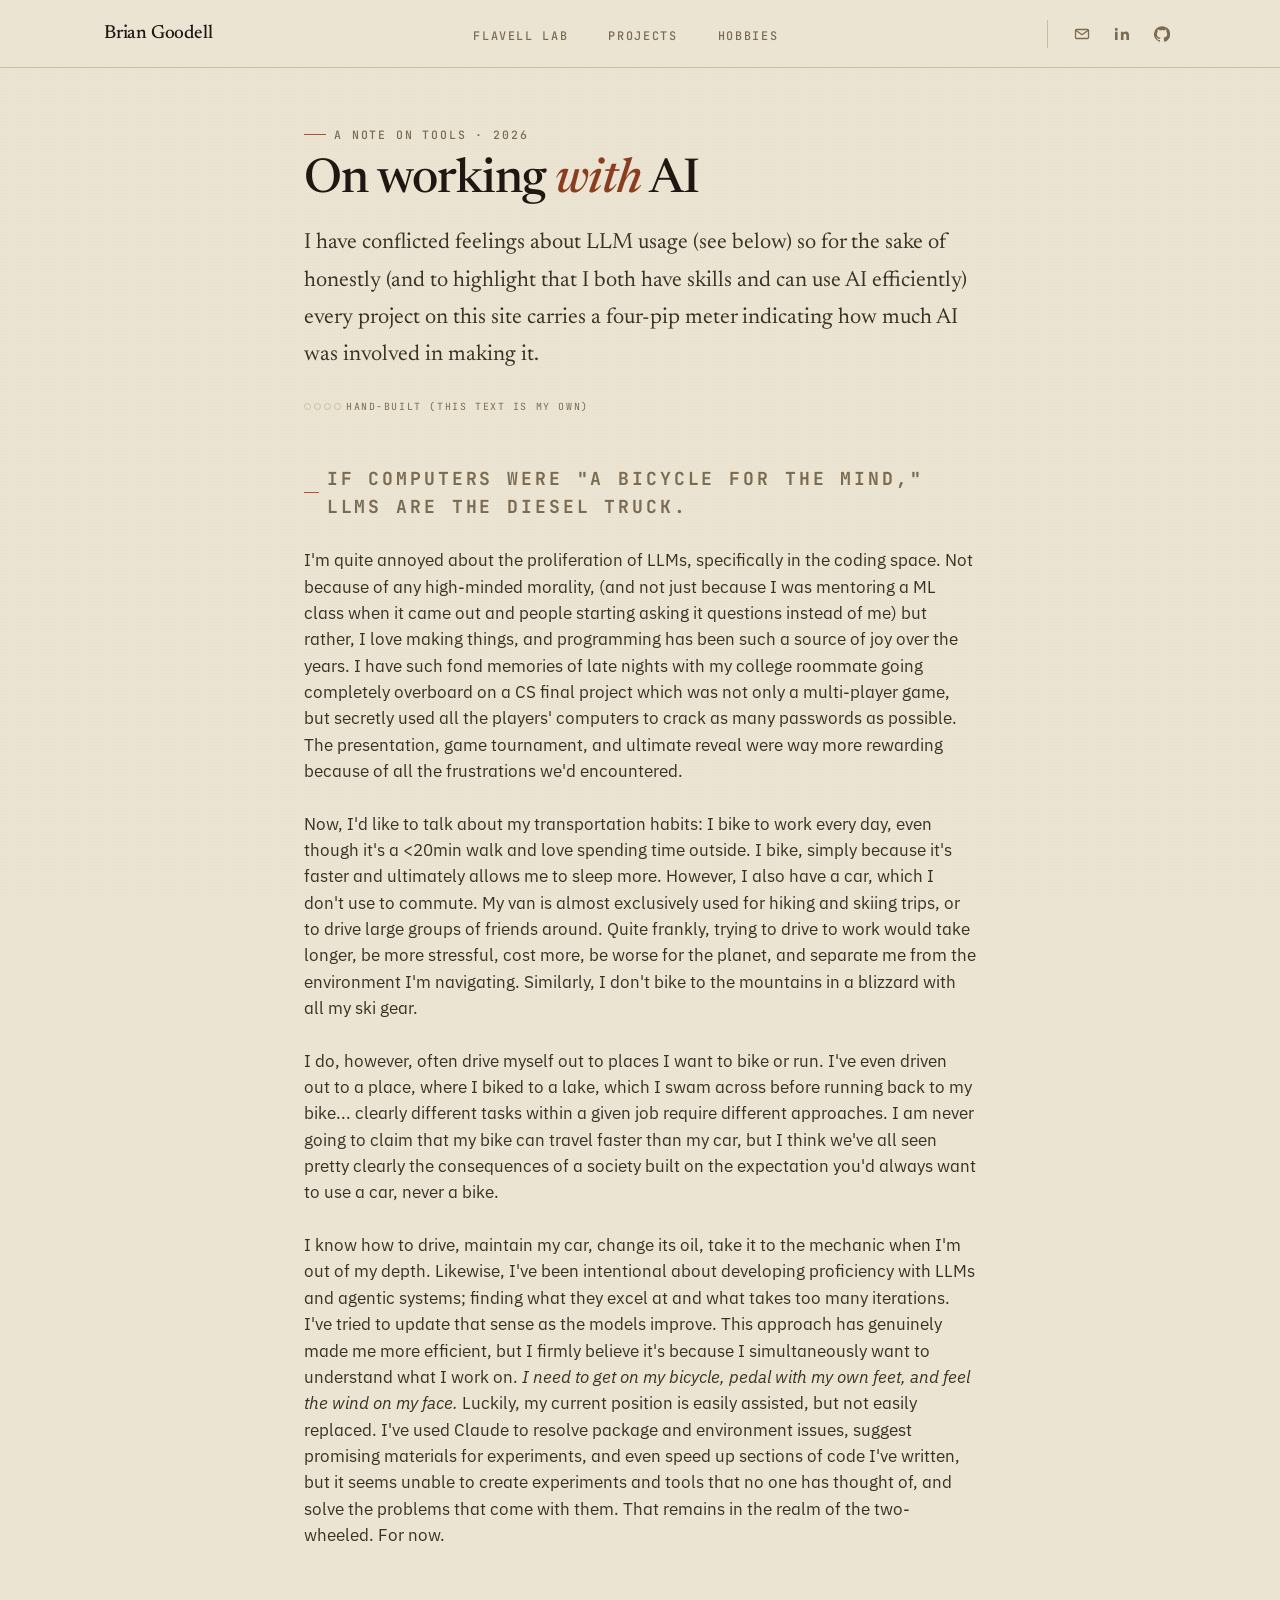
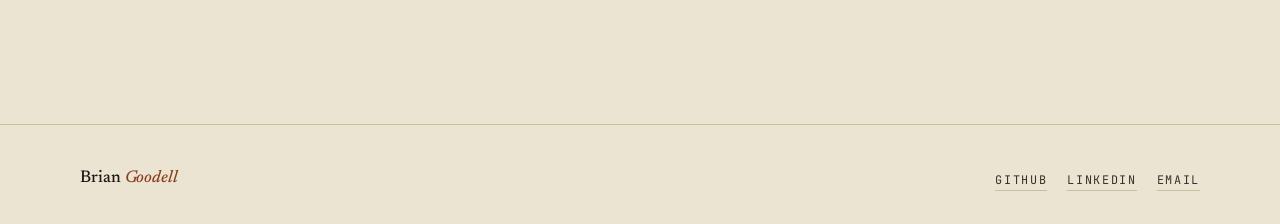
==== ai_philosophy.html @ 3abdfb5b "Initial Website Setup" ====
<!DOCTYPE html>
<html lang="en">
<head>
  <meta charset="UTF-8">
  <meta name="viewport" content="width=device-width, initial-scale=1.0">
  <title>AI Philosophy — Brian Goodell</title>
  <meta name="description" content="How Brian Goodell thinks about and uses AI in his research and personal projects.">
  <link rel="preconnect" href="https://fonts.googleapis.com">
  <link rel="preconnect" href="https://fonts.gstatic.com" crossorigin>
  <link href="https://fonts.googleapis.com/css2?family=Newsreader:ital,opsz,wght@0,6..72,400;0,6..72,500;0,6..72,600;1,6..72,400;1,6..72,500&family=IBM+Plex+Sans:wght@300;400;500;600&family=JetBrains+Mono:wght@400;500;600&display=swap" rel="stylesheet">
  <link rel="stylesheet" href="css/style.css">
</head>
<body data-page-id="ai">

  <nav class="site-nav" role="navigation" aria-label="Main navigation">
    <div class="site-nav__inner">
      <a href="index.html" class="site-nav__brand"><span>Brian Goodell</span></a>
      <ul class="site-nav__links" role="list">
        <li><a href="flavell-lab.html" class="nav__link">Flavell Lab</a></li>
        <li><a href="projects.html"    class="nav__link">Projects</a></li>
        <li><a href="hobbies.html"     class="nav__link">Hobbies</a></li>
      </ul>
        <div class="site-nav__socials" role="list">
          <a href="mailto:briandalegoodell@gmail.com" class="social-icon" aria-label="Email" data-track-click="true" role="listitem">
            <svg viewBox="0 0 16 16" fill="none" stroke="currentColor" stroke-width="1.3" stroke-linejoin="round" aria-hidden="true">
              <rect x="1.5" y="3.5" width="13" height="9" rx="1"/>
              <path d="M2 4.5l6 4.2 6-4.2" stroke-linecap="round"/>
            </svg>
          </a>
          <a href="https://www.linkedin.com/in/briandalegoodell" target="_blank" rel="noopener" class="social-icon" aria-label="LinkedIn" data-track-click="true" role="listitem">
            <svg viewBox="0 0 16 16" fill="currentColor" aria-hidden="true">
              <path d="M3.6 5.7H1V14h2.6V5.7Zm.2-2.4a1.5 1.5 0 1 1-3 0 1.5 1.5 0 0 1 3 0ZM15 14h-2.6V9.9c0-1-.02-2.2-1.35-2.2-1.35 0-1.55 1.05-1.55 2.13V14H6.9V5.7h2.5v1.13h.04c.35-.66 1.2-1.35 2.46-1.35 2.63 0 3.12 1.73 3.12 3.97V14Z"/>
            </svg>
          </a>
          <a href="https://github.com/briangoodell" target="_blank" rel="noopener" class="social-icon" aria-label="GitHub" data-track-click="true" role="listitem">
            <svg viewBox="0 0 16 16" fill="currentColor" aria-hidden="true">
              <path d="M8 .2A8 8 0 0 0 5.47 15.79c.4.07.55-.17.55-.38v-1.33c-2.23.48-2.7-1.07-2.7-1.07-.36-.92-.89-1.16-.89-1.16-.72-.5.05-.49.05-.49.8.06 1.23.83 1.23.83.72 1.22 1.87.87 2.33.67.07-.52.28-.87.51-1.07-1.78-.2-3.65-.89-3.65-3.95 0-.87.31-1.59.83-2.15-.08-.2-.36-1.02.08-2.13 0 0 .67-.22 2.2.82a7.65 7.65 0 0 1 4 0c1.53-1.04 2.2-.82 2.2-.82.44 1.11.16 1.93.08 2.13.52.56.83 1.28.83 2.15 0 3.07-1.87 3.75-3.65 3.94.29.25.54.74.54 1.49v2.21c0 .22.15.46.55.38A8 8 0 0 0 8 .2Z"/>
            </svg>
          </a>
        </div>
      </div>
    </nav>

  <main>

    <header class="page-header content-section">
      <div class="kicker">A note on tools &middot; 2026</div>
      <h1 class="page-title">On working <em>with</em> AI</h1>
      <p class="page-intro">
        I have conflicted feelings about LLM usage (see below) so for the sake of honestly (and to highlight 
        that I both have skills and can use AI efficiently) every project on this site carries a four-pip 
        meter indicating how much AI was involved in making it.
      </p>
    </header>
    
    <section class="ai-page">
      <button type="button" class="ai-meter " data-ai-level="0" aria-label="AI involvement: Hand-built. Click for details." aria-haspopup="dialog" aria-expanded="false">
        <span class="ai-meter__pips" aria-hidden="true"><i class=""></i><i class=""></i><i class=""></i><i class=""></i></span>
        <span class="ai-meter__label" style="display: block;">Hand-built (This Text Is My Own)</span>
        <span class="ai-meter__pop" role="dialog" aria-label="AI involvement scale">
          <span class="ai-meter__pop-title">AI Involvement</span>
          <span class="ai-meter__scale">
        <div class="ai-meter__level" data-current="true">
          <span class="ai-meter__level-pips" aria-hidden="true"><i class=""></i><i class=""></i><i class=""></i><i class=""></i></span>
          <span class="ai-meter__level-body">
            <span class="ai-meter__level-name">Hand-built</span>
            <span class="ai-meter__level-desc">No AI assistance.</span>
          </span>
        </div>
        <div class="ai-meter__level" data-current="false">
          <span class="ai-meter__level-pips" aria-hidden="true"><i class="on"></i><i class=""></i><i class=""></i><i class=""></i></span>
          <span class="ai-meter__level-body">
            <span class="ai-meter__level-name">LLM Consulted</span>
            <span class="ai-meter__level-desc">Used AI for brainstorming, research, or rubber-ducking — not for output.</span>
          </span>
        </div>
        <div class="ai-meter__level" data-current="false">
          <span class="ai-meter__level-pips" aria-hidden="true"><i class="on"></i><i class="on"></i><i class=""></i><i class=""></i></span>
          <span class="ai-meter__level-body">
            <span class="ai-meter__level-name">LLM Assisted</span>
            <span class="ai-meter__level-desc">AI helped write or optimize portions, under close direction and review.</span>
          </span>
        </div>
        <div class="ai-meter__level" data-current="false">
          <span class="ai-meter__level-pips" aria-hidden="true"><i class="on"></i><i class="on"></i><i class="on"></i><i class="on"></i></span>
          <span class="ai-meter__level-body">
            <span class="ai-meter__level-name">LLM Authored</span>
            <span class="ai-meter__level-desc">Heavily or entirely AI-generated; I orchestrated and audited.</span>
          </span>
        </div>
      </button>

      <section class="content-section" style="padding-left: 0; padding-right: 0; max-width: none;">
        <div class="kicker" style="font-weight: bolder; font-size: large;">
            If computers were "a bicycle for the mind," LLMs are the diesel truck.
        </div>
        <br />
        <br />
        <p>
            I'm quite annoyed about the proliferation of LLMs, specifically in the coding space. Not because of any high-minded morality, (and not just because I was mentoring a ML class when it came out and people starting asking it questions instead of me) but rather, I love making things, and programming has been such a source of joy over the years. I have such fond memories of late nights with my college roommate going completely overboard on a CS final project which was not only a multi-player game, but secretly used all the players' computers to crack as many passwords as possible. The presentation, game tournament, and ultimate reveal were way more rewarding because of all the frustrations we'd encountered. 
        </p>
        <br />
        <p>
            Now, I'd like to talk about my transportation habits: I bike to work every day, even though it's a &lt;20min walk and love spending time outside. I bike, simply because it's faster and ultimately allows me to sleep more. However, I also have a car, which I don't use to commute. My van is almost exclusively used for hiking and skiing trips, or to drive large groups of friends around. Quite frankly, trying to drive to work would take longer, be more stressful, cost more, be worse for the planet, and separate me from the environment I'm navigating. Similarly, I don't bike to the mountains in a blizzard with all my ski gear.
        </p>
        <br />
        <p>
            I do, however, often drive myself out to places I want to bike or run. I've even driven out to a place, where I biked to a lake, which I swam across before running back to my bike... clearly different tasks within a given job require different approaches. I am never going to claim that my bike can travel faster than my car, but I think we've all seen pretty clearly the consequences of a society built on the expectation you'd always want to use a car, never a bike.
        </p>
        <br />
        <p>
            I know how to drive, maintain my car, change its oil, take it to the mechanic when I'm out of my depth. Likewise, I've been intentional about developing proficiency with LLMs and agentic systems; finding what they excel at and what takes too many iterations. I've tried to update that sense as the models improve. This approach has genuinely made me more efficient, but I firmly believe it's because I simultaneously want to understand what I work on. <i>I need to get on my bicycle, pedal with my own feet, and feel the wind on my face.</i> Luckily, my current position is easily assisted, but not easily replaced. I've used Claude to resolve package and environment issues, suggest promising materials for experiments, and even speed up sections of code I've written, but it seems unable to create experiments and tools that no one has thought of, and solve the problems that come with them. That remains in the realm of the two-wheeled. For now.
        </p>
        <!-- <p class="home-bio__para" style="margin-top: var(--space-4);">
          I label these because the honest answer to &ldquo;did you use AI for this?&rdquo; is rarely
          binary, and pretending otherwise erodes trust faster than the tool itself does.
          A model can be a powerful research assistant without writing the paper; it can write
          a function without understanding the system. Naming where it sat on a given project
          keeps me honest about which skills I'm actually exercising.
        </p>
        <p class="home-bio__para">
          [More to come &mdash; thoughts on review, attribution, and where I think the line
          lives for research work specifically.]
        </p> -->
      </section>
    </section>

  </main>

  <footer class="site-footer">
    <div class="site-footer__inner">
      <p class="site-footer__meta">
        <span class="site-footer__brand">Brian <em>Goodell</em></span>
      </p>
      <ul class="site-footer__links" role="list">
        <li><a href="https://github.com/briangoodell" class="footer-link" target="_blank" rel="noopener" data-track-click="true">GitHub</a></li>
        <li><a href="https://www.linkedin.com/in/briandalegoodell" class="footer-link" target="_blank" rel="noopener" data-track-click="true">LinkedIn</a></li>
        <li><a href="mailto:briandalegoodell@gmail.com" class="footer-link" data-track-click="true">Email</a></li>
      </ul>
    </div>
  </footer>

  <script src="js/api.js"></script>
</body>
</html>
---- css/style.css ----
/* ============================================================
   PERSONAL SITE — BRIAN GOODELL
   Editorial / research-notebook aesthetic. Warm paper, deep
   ink, terracotta clay, olive moss. Newsreader serif + IBM
   Plex Sans + JetBrains Mono for monospaced editorial labels.
   ============================================================ */

:root {
  /* Palette ------------------------------------------------- */
  --paper:        #ECE4D2;
  --paper-2:      #E4DABF;
  --paper-3:      #F4EEDE;
  --surface:      #F1E9D6;
  --rule:         #CBBE9F;
  --rule-soft:    #D9CFB4;

  --ink:          #1F1812;
  --ink-2:        #3A3026;
  --ink-mute:     #7A6B53;
  --ink-faint:    #9B8E72;

  --clay:         #B0532C;   /* terracotta */
  --clay-deep:    #8A3E1F;
  --clay-soft:    #D38861;

  --moss:         #5E6B3C;   /* olive secondary */
  --moss-soft:    #8A9764;

  --paper-on-ink: #F1E7D2;

  /* Placeholder duotone fills */
  --ph-clay:    #B0532C;
  --ph-moss:    #5E6B3C;
  --ph-umber:   #7A4E2C;
  --ph-sand:    #BFA476;

  /* Legacy aliases (used by inline style attrs in HTML) */
  --ph-brown:   var(--ph-umber);
  --ph-sage:    var(--ph-moss);
  --ph-terra:   var(--ph-clay);
  --color-accent: var(--clay);
  --color-accent-hover: var(--clay-deep);
  --color-accent-light: var(--clay-soft);
  --color-border: var(--rule);
  --color-bg-alt: var(--paper-2);
  --color-surface: var(--surface);
  --color-text-body: var(--ink-2);
  --color-text-muted: var(--ink-mute);
  --color-text-primary: var(--ink);
  --color-secondary: var(--moss);
  --color-secondary-lt: var(--moss-soft);

  /* Typography ---------------------------------------------- */
  --font-serif: 'Newsreader', 'Source Serif 4', Georgia, serif;
  --font-sans:  'IBM Plex Sans', system-ui, -apple-system, 'Helvetica Neue', sans-serif;
  --font-mono:  'JetBrains Mono', 'IBM Plex Mono', ui-monospace, Menlo, monospace;
  --font-heading: var(--font-serif);
  --font-body:    var(--font-sans);

  --text-xs:   0.75rem;
  --text-sm:   0.875rem;
  --text-base: 1.0625rem;
  --text-lg:   1.1875rem;
  --text-xl:   1.375rem;
  --text-2xl:  1.75rem;
  --text-3xl:  2.25rem;
  --text-4xl:  3rem;
  --text-5xl:  4rem;

  --leading-tight:  1.12;
  --leading-snug:   1.3;
  --leading-normal: 1.55;
  --leading-loose:  1.7;

  /* Spacing ------------------------------------------------- */
  --space-1:  0.25rem;
  --space-2:  0.5rem;
  --space-3:  0.75rem;
  --space-4:  1rem;
  --space-5:  1.25rem;
  --space-6:  1.5rem;
  --space-8:  2rem;
  --space-10: 2.5rem;
  --space-12: 3rem;
  --space-16: 4rem;
  --space-20: 5rem;
  --space-24: 6rem;
  --space-32: 8rem;

  /* Layout -------------------------------------------------- */
  --max-content: 720px;
  --max-wide:    1120px;
  --nav-height:  68px;

  /* Effects ------------------------------------------------- */
  --radius-sm: 2px;
  --radius-md: 4px;
  --radius-lg: 8px;
  --transition-fast: 140ms ease;
  --transition-base: 240ms cubic-bezier(.2,.6,.2,1);
}

/* ============================================================
   RESET & BASE
   ============================================================ */
*, *::before, *::after { box-sizing: border-box; margin: 0; padding: 0; }

html {
  scroll-behavior: smooth;
  -webkit-font-smoothing: antialiased;
  -moz-osx-font-smoothing: grayscale;
  text-rendering: optimizeLegibility;
  overflow-x: clip;
}

body {
  background: var(--paper);
  color: var(--ink-2);
  font-family: var(--font-body);
  font-size: var(--text-base);
  line-height: var(--leading-normal);
  min-height: 100vh;
  display: flex;
  flex-direction: column;
  font-feature-settings: "ss01", "cv01";
}

/* Soft paper grain — barely perceptible warm noise.
   Pure CSS, no external image. */
body::before {
  content: "";
  position: fixed;
  inset: 0;
  pointer-events: none;
  z-index: 0;
  background-image:
    radial-gradient(rgba(58, 45, 28, 0.045) 1px, transparent 1px);
  background-size: 3px 3px;
  mix-blend-mode: multiply;
  opacity: 0.55;
}

main { flex: 1; position: relative; z-index: 1; }

img { max-width: 100%; height: auto; display: block; }
ul, ol { list-style: none; }

a {
  color: var(--clay-deep);
  text-decoration: none;
  text-underline-offset: 0.18em;
  text-decoration-thickness: 1px;
  transition: color var(--transition-fast);
}

a:hover { color: var(--clay); text-decoration: underline; }

a:focus-visible {
  outline: 2px solid var(--clay);
  outline-offset: 3px;
  border-radius: 1px;
}

::selection { background: var(--clay-soft); color: var(--ink); }

/* ============================================================
   TYPOGRAPHY
   ============================================================ */
h1, h2, h3, h4 {
  font-family: var(--font-serif);
  color: var(--ink);
  line-height: var(--leading-tight);
  font-weight: 500;
  letter-spacing: -0.01em;
  text-wrap: balance;
  font-optical-sizing: auto;
}

em { font-style: italic; }
h1 em, h2 em, h3 em { font-style: italic; color: var(--clay-deep); }

/* Editorial monospace kicker: tiny uppercase mono label.
   Use above headings for an "00.0 Section" feel. */
.kicker {
  display: inline-flex;
  align-items: center;
  gap: var(--space-2);
  font-family: var(--font-mono);
  font-size: 0.72rem;
  font-weight: 500;
  letter-spacing: 0.16em;
  text-transform: uppercase;
  color: var(--ink-mute);
}

.kicker::before {
  content: "";
  display: inline-block;
  width: 22px;
  height: 1px;
  background: var(--clay);
}

.kicker--no-rule::before { display: none; }

.page-title {
  font-size: clamp(2.2rem, 4.6vw, var(--text-4xl));
  font-weight: 500;
  margin-top: var(--space-3);
  margin-bottom: var(--space-4);
  letter-spacing: -0.02em;
}

.page-subtitle {
  font-family: var(--font-mono);
  font-size: var(--text-xs);
  text-transform: uppercase;
  letter-spacing: 0.18em;
  color: var(--ink-mute);
  font-weight: 500;
  margin-bottom: var(--space-6);
}

.page-intro {
  font-family: var(--font-serif);
  font-size: var(--text-xl);
  line-height: var(--leading-loose);
  color: var(--ink-2);
  font-weight: 400;
  max-width: 60ch;
}

.section-heading {
  font-size: var(--text-2xl);
  font-weight: 500;
  margin-bottom: var(--space-6);
  letter-spacing: -0.015em;
}

/* ============================================================
   LAYOUT UTILITIES
   ============================================================ */
.content-section {
  max-width: var(--max-content);
  margin: 0 auto;
  padding: var(--space-12) var(--space-6);
}

.wide-section {
  max-width: var(--max-wide);
  margin: 0 auto;
  padding: var(--space-12) var(--space-6);
}

/* Soft horizontal rule used between sections */
.rule {
  border: 0;
  height: 1px;
  background: var(--rule);
  max-width: var(--max-content);
  margin: 0 auto;
}

.rule--wide { max-width: var(--max-wide); }

/* ============================================================
   PLACEHOLDER IMAGES
   Subtle striped duotone — feels like a scan / a sample,
   not just a flat color block.
   ============================================================ */
.ph-image {
  --ph-fill: var(--ph-umber);
  position: relative;
  width: 100%;
  padding-bottom: var(--ph-ratio, 66.67%);
  overflow: hidden;
  border-radius: var(--radius-sm);
  background:
    repeating-linear-gradient(
      135deg,
      rgba(255, 246, 224, 0.10) 0 6px,
      rgba(0, 0, 0, 0.06) 6px 12px
    ),
    var(--ph-fill);
  isolation: isolate;
}

.ph-image::before {
  /* tiny mono coordinate tick in the corner — research notebook vibe */
  content: "";
  position: absolute;
  inset: 10px 10px auto auto;
  width: 14px;
  height: 14px;
  border-top: 1px solid rgba(255, 246, 224, 0.55);
  border-right: 1px solid rgba(255, 246, 224, 0.55);
  z-index: 2;
}

.ph-image::after {
  content: attr(data-label);
  position: absolute;
  inset: 0;
  display: flex;
  align-items: flex-end;
  justify-content: flex-start;
  padding: var(--space-4);
  font-family: var(--font-mono);
  font-size: 0.7rem;
  font-weight: 500;
  color: rgba(255, 246, 224, 0.85);
  letter-spacing: 0.18em;
  text-transform: uppercase;
  z-index: 2;
}

.ph-image--fixed { padding-bottom: 0; }

/* ============================================================
   BUTTONS — text-forward, editorial
   ============================================================ */
.btn {
  display: inline-flex;
  align-items: center;
  gap: 0.4em;
  padding: 0.55em 1em;
  border-radius: var(--radius-sm);
  font-family: var(--font-sans);
  font-size: var(--text-sm);
  font-weight: 500;
  cursor: pointer;
  border: 1px solid transparent;
  text-decoration: none;
  transition:
    background var(--transition-fast),
    color var(--transition-fast),
    border-color var(--transition-fast),
    transform var(--transition-fast);
  white-space: nowrap;
  letter-spacing: 0.01em;
}

.btn:hover { text-decoration: none; }

.btn--primary {
  background: var(--ink);
  color: var(--paper-on-ink);
  border-color: var(--ink);
}
.btn--primary:hover { background: var(--clay-deep); border-color: var(--clay-deep); color: #fff; }

.btn--outline {
  background: transparent;
  border-color: var(--ink);
  color: var(--ink);
}
.btn--outline:hover { background: var(--ink); color: var(--paper-on-ink); }

.btn--ghost {
  background: transparent;
  color: var(--ink);
  border-color: var(--rule);
}
.btn--ghost:hover { border-color: var(--ink); color: var(--ink); background: var(--paper-3); }

.btn--sm { padding: 0.4em 0.75em; font-size: var(--text-xs); }

.btn .btn__arrow {
  display: inline-block;
  transition: transform var(--transition-fast);
}
.btn:hover .btn__arrow { transform: translate(2px, -2px); }

/* ============================================================
   NAVIGATION — paper-toned, editorial masthead
   ============================================================ */
.site-nav {
  background: var(--paper);
  height: var(--nav-height);
  position: sticky;
  top: 0;
  z-index: 100;
  border-bottom: 1px solid var(--rule);
  backdrop-filter: saturate(120%);
}

.site-nav__inner {
  max-width: var(--max-wide);
  margin: 0 auto;
  padding: 0 var(--space-6);
  height: 100%;
  width: 100%;
  display: flex;
  align-items: center;
  justify-content: space-between;
  gap: var(--space-8);
  min-width: 0;
}

.site-nav__brand {
  display: inline-flex;
  align-items: baseline;
  gap: 0.55em;
  font-family: var(--font-serif);
  font-size: var(--text-lg);
  font-weight: 500;
  color: var(--ink);
  text-decoration: none;
  letter-spacing: -0.01em;
  white-space: nowrap;
  min-width: 0;
}

.site-nav__brand > span { white-space: nowrap; }

.site-nav__brand:hover { color: var(--clay-deep); text-decoration: none; }

.site-nav__brand-mark {
  display: inline-block;
  width: 10px;
  height: 10px;
  background: var(--clay);
  border-radius: 50%;
  transform: translateY(-1px);
}

.site-nav__brand-meta {
  font-family: var(--font-mono);
  font-size: 0.68rem;
  font-weight: 500;
  letter-spacing: 0.16em;
  text-transform: uppercase;
  color: var(--ink-mute);
  border-left: 1px solid var(--rule);
  padding-left: 0.7em;
  margin-left: 0.2em;
}

@media (max-width: 860px) {
  .site-nav__brand-meta { display: none; }
}

.site-nav__links {
  display: flex;
  align-items: center;
  gap: var(--space-10);
}

.nav__link {
  font-family: var(--font-mono);
  font-size: 0.74rem;
  font-weight: 500;
  color: var(--ink-mute);
  text-decoration: none;
  letter-spacing: 0.14em;
  text-transform: uppercase;
  padding: 0.3em 0;
  position: relative;
  transition: color var(--transition-fast);
}

.nav__link:hover { color: var(--ink); text-decoration: none; }

.nav__link--active { color: var(--ink); }
.nav__link--active::after {
  content: "";
  position: absolute;
  left: 0; right: 0;
  bottom: -2px;
  height: 2px;
  background: var(--clay);
}

/* Social icons — sit in the nav, after the page links */
.site-nav__socials {
  display: flex;
  align-items: center;
  gap: var(--space-3);
  padding-left: var(--space-5);
  margin-left: var(--space-2);
  border-left: 1px solid var(--rule);
}

.social-icon {
  display: inline-flex;
  align-items: center;
  justify-content: center;
  width: 28px;
  height: 28px;
  color: var(--ink-mute);
  border-radius: var(--radius-sm);
  transition: color var(--transition-fast), background var(--transition-fast);
}

.social-icon svg {
  width: 16px;
  height: 16px;
  display: block;
}

.social-icon:hover {
  color: var(--clay-deep);
  background: var(--paper-3);
  text-decoration: none;
}

.social-icon:focus-visible {
  outline: 2px solid var(--clay);
  outline-offset: 2px;
}

@media (max-width: 540px) {
  .site-nav__socials {
    padding-left: var(--space-3);
    margin-left: 0;
    gap: var(--space-2);
  }
  .social-icon { width: 24px; height: 24px; }
  .social-icon svg { width: 14px; height: 14px; }
}

/* ============================================================
   FOOTER
   ============================================================ */
.site-footer {
  background: transparent;
  color: var(--ink-2);
  padding: var(--space-10) var(--space-6) var(--space-8);
  margin-top: var(--space-16);
  border-top: 1px solid var(--rule);
}

.site-footer__inner {
  max-width: var(--max-wide);
  margin: 0 auto;
  display: flex;
  align-items: center;
  justify-content: space-between;
  flex-wrap: wrap;
  gap: var(--space-5);
}

.site-footer__meta {
  display: inline-flex;
  align-items: baseline;
  flex-wrap: wrap;
  gap: 0.55em;
  font-family: var(--font-mono);
  font-size: 0.72rem;
  letter-spacing: 0.14em;
  text-transform: uppercase;
  color: var(--ink-mute);
  line-height: 1.4;
}

.site-footer__brand {
  font-family: var(--font-serif);
  font-size: var(--text-base);
  font-weight: 500;
  color: var(--ink);
  letter-spacing: -0.005em;
  text-transform: none;
  line-height: 1;
}

.site-footer__brand em {
  font-style: italic;
  color: var(--clay-deep);
  font-weight: 500;
}

.site-footer__sep {
  color: var(--ink-faint);
  font-family: var(--font-mono);
  font-size: 0.72rem;
}

.site-footer__copy {
  font-family: var(--font-mono);
  font-size: 0.72rem;
  letter-spacing: 0.14em;
  text-transform: uppercase;
  color: var(--ink-mute);
  margin-top: var(--space-2);
}

.site-footer__links {
  display: flex;
  gap: var(--space-5);
}

.footer-link {
  font-family: var(--font-mono);
  font-size: 0.74rem;
  letter-spacing: 0.14em;
  text-transform: uppercase;
  color: var(--ink-2);
  text-decoration: none;
  position: relative;
  padding-bottom: 2px;
  border-bottom: 1px solid var(--rule);
  transition: color var(--transition-fast), border-color var(--transition-fast);
}

.footer-link:hover { color: var(--clay-deep); border-color: var(--clay); text-decoration: none; }

@media (max-width: 640px) {
  .site-footer__inner { flex-direction: column; align-items: flex-start; gap: var(--space-3); }
}

/* ============================================================
   HOME PAGE — asymmetric editorial hero
   ============================================================ */

/* Home page only: wider content rail + tighter vertical rhythm,
   so the whole bio + links fit much closer to the fold. */
body[data-page-id="home"] .content-section {
  max-width: 860px;
  padding-top: var(--space-6);
  padding-bottom: var(--space-6);
}

body[data-page-id="home"] .home-bio { padding-top: 0; padding-bottom: var(--space-4); }
body[data-page-id="home"] .home-links { padding-top: var(--space-2); padding-bottom: var(--space-10); }
body[data-page-id="home"] .site-footer { margin-top: var(--space-8); }

.home-hero {
  max-width: 860px;
  margin: 0 auto;
  padding: var(--space-10) var(--space-6) var(--space-6);
  display: grid;
  grid-template-columns: 1fr 180px;
  gap: var(--space-10);
  align-items: center;
}

.home-hero__eyebrow {
  display: flex;
  align-items: center;
  gap: var(--space-3);
  font-family: var(--font-mono);
  font-size: 0.72rem;
  font-weight: 500;
  letter-spacing: 0.18em;
  text-transform: uppercase;
  color: var(--ink-mute);
  margin-bottom: var(--space-4);
}

.home-hero__eyebrow-dot {
  width: 7px;
  height: 7px;
  border-radius: 50%;
  background: var(--moss);
  box-shadow: 0 0 0 4px rgba(94, 107, 60, 0.18);
  animation: livepulse 2.6s ease-in-out infinite;
}

@keyframes livepulse {
  0%, 100% { box-shadow: 0 0 0 4px rgba(94, 107, 60, 0.18); }
  50%      { box-shadow: 0 0 0 6px rgba(94, 107, 60, 0.05); }
}

.home-hero__name {
  font-family: var(--font-serif);
  font-size: clamp(2.4rem, 6.5vw, 4.25rem);
  font-weight: 400;
  line-height: 0.98;
  letter-spacing: -0.025em;
  color: var(--ink);
  margin-bottom: var(--space-3);
}

.home-hero__name em {
  font-style: italic;
  font-weight: 400;
  color: var(--clay-deep);
}

.home-hero__role {
  font-family: var(--font-serif);
  font-size: var(--text-lg);
  font-style: italic;
  color: var(--ink-2);
  line-height: var(--leading-snug);
  max-width: 30ch;
}

.home-hero__role b {
  font-style: normal;
  font-weight: 500;
  font-family: var(--font-sans);
}

.home-hero__photo-wrap {
  width: 100%;
  aspect-ratio: 4 / 5;
  overflow: hidden;
  border-radius: var(--radius-sm);
  position: relative;
  background: var(--paper-2);
  border: 1px solid var(--rule);
}

.home-hero__photo-wrap .ph-image {
  border-radius: 0;
  padding-bottom: 0;
  position: absolute;
  inset: 0;
}

.home-hero__photo { width: 100%; height: 100%; object-fit: cover; object-position: 75% 20%; }

.home-bio {
  padding-top: 0;
  padding-bottom: var(--space-8);
}

.home-bio__para {
  font-size: var(--text-lg);
  line-height: 1.6;
  max-width: 65ch;
  color: var(--ink-2);
}

.home-bio__para + .home-bio__para { margin-top: var(--space-4); }
.home-bio__para em { color: var(--ink); }

/* "Explore" link list — strip card-y chrome, lean on rules + type */
.home-links { padding-top: var(--space-4); padding-bottom: var(--space-12); }

.home-links__grid {
  display: flex;
  flex-direction: column;
  border-top: 1px solid var(--rule);
}

.link-card {
  display: grid;
  grid-template-columns: 2.5em 1fr auto;
  align-items: baseline;
  gap: var(--space-5);
  padding: var(--space-4) var(--space-2);
  border-bottom: 1px solid var(--rule);
  text-decoration: none;
  color: var(--ink);
  position: relative;
  transition: padding var(--transition-base), background var(--transition-base);
}

.link-card::before {
  /* numerical index */
  content: attr(data-index);
  font-family: var(--font-mono);
  font-size: 0.78rem;
  letter-spacing: 0.14em;
  color: var(--ink-faint);
  align-self: center;
}

.link-card:hover {
  text-decoration: none;
  padding-left: var(--space-4);
  background: linear-gradient(90deg, var(--paper-3), transparent 60%);
}

.link-card:hover .link-card__arrow { transform: translate(4px, -4px); color: var(--clay-deep); }
.link-card:hover .link-card__title { color: var(--clay-deep); }

.link-card__title {
  font-family: var(--font-serif);
  font-size: var(--text-2xl);
  font-weight: 500;
  color: var(--ink);
  letter-spacing: -0.015em;
  transition: color var(--transition-fast);
}

.link-card__desc {
  font-family: var(--font-sans);
  font-size: var(--text-sm);
  color: var(--ink-mute);
  line-height: var(--leading-normal);
  grid-column: 2 / 3;
  max-width: 50ch;
}

.link-card__arrow {
  font-family: var(--font-mono);
  font-size: 1.1rem;
  color: var(--ink-faint);
  align-self: center;
  transition: transform var(--transition-fast), color var(--transition-fast);
}

@media (max-width: 600px) {
  .link-card {
    grid-template-columns: 2em 1fr auto;
    gap: var(--space-3);
    padding: var(--space-4) 0;
  }
  .link-card__title { font-size: var(--text-xl); }
  .link-card__desc  { grid-column: 1 / -1; }
}

/* ============================================================
   PAGE HEADER (shared on lab / projects / hobbies pages)
   ============================================================ */
.page-header {
  padding-bottom: var(--space-4);
}

.page-header .page-intro {
  margin-top: var(--space-4);
}

/* ============================================================
   FLAVELL LAB PAGE
   ============================================================ */
.lab-project {
  max-width: var(--max-content);
  margin: 0 auto;
  padding: var(--space-16) var(--space-6) var(--space-12);
  border-top: 1px solid var(--rule);
  position: relative;
}

/* Project number label set in the gutter */
.lab-project__num {
  font-family: var(--font-mono);
  font-size: 0.72rem;
  font-weight: 500;
  letter-spacing: 0.18em;
  text-transform: uppercase;
  color: var(--ink-mute);
  display: block;
  margin-bottom: var(--space-3);
}

.lab-project__header {
  display: flex;
  align-items: baseline;
  justify-content: space-between;
  flex-wrap: wrap;
  gap: var(--space-4);
  margin-bottom: var(--space-8);
}

.lab-project__title {
  font-family: var(--font-serif);
  font-size: clamp(1.75rem, 3vw, 2.25rem);
  font-weight: 500;
  letter-spacing: -0.015em;
}

.lab-project__links {
  display: flex;
  gap: var(--space-3);
  flex-wrap: wrap;
  align-items: center;
}

.lab-project__body {
  display: grid;
  grid-template-columns: 1fr 1fr;
  gap: var(--space-10);
  align-items: start;
}

.lab-project__photo-wrap { overflow: hidden; }

/* ── Before/After image comparison slider ─────────────────── */
.img-compare {
  position: relative;
  overflow: hidden;
  cursor: ew-resize;
  border-radius: var(--radius-sm);
  user-select: none;
  -webkit-user-select: none;
  display: block;
  line-height: 0;
}

.img-compare__base {
  display: block;
  width: 100%;
  height: auto;
}

.img-compare__overlay {
  position: absolute;
  inset: 0;
  width: 100%;
  height: 100%;
  object-fit: cover;
  clip-path: inset(0 calc(100% - var(--x, 50%)) 0 0);
  will-change: clip-path;
}

.img-compare__divider {
  position: absolute;
  top: 0;
  bottom: 0;
  left: var(--x, 50%);
  transform: translateX(-50%);
  width: 1.5px;
  background: rgba(255, 255, 255, 0.9);
  box-shadow: 0 0 6px rgba(0, 0, 0, 0.35);
  pointer-events: none;
}

.img-compare__divider::after {
  content: "";
  position: absolute;
  top: 50%;
  left: 50%;
  transform: translate(-50%, -50%);
  width: 28px;
  height: 28px;
  border-radius: 50%;
  background: rgba(255, 255, 255, 0.92);
  box-shadow: 0 1px 6px rgba(0, 0, 0, 0.3);
  background-image: url("data:image/svg+xml,%3Csvg viewBox='0 0 20 20' fill='none' stroke='%23555' stroke-width='1.5' stroke-linecap='round' xmlns='http://www.w3.org/2000/svg'%3E%3Cpath d='M7 8l-3 2 3 2M13 8l3 2-3 2'/%3E%3C/svg%3E");
  background-repeat: no-repeat;
  background-position: center;
  background-size: 18px 18px;
}

.img-compare__labels {
  position: absolute;
  inset: 0;
  display: flex;
  justify-content: space-between;
  align-items: flex-end;
  padding: var(--space-3) var(--space-3);
  pointer-events: none;
}

.img-compare__label {
  font-family: var(--font-mono);
  font-size: 0.65rem;
  font-weight: 500;
  letter-spacing: 0.12em;
  text-transform: uppercase;
  color: #fff;
  background: rgba(0, 0, 0, 0.38);
  padding: 2px 7px;
  border-radius: 2px;
  line-height: 1.6;
  backdrop-filter: blur(4px);
}

.lab-project__text p {
  font-size: var(--text-base);
  line-height: var(--leading-loose);
  margin-bottom: var(--space-4);
  color: var(--ink-2);
}

.lab-project__tech-list {
  margin-top: var(--space-5);
  padding-top: var(--space-4);
  border-top: 1px solid var(--rule);
  display: flex;
  flex-direction: column;
  gap: var(--space-2);
}

.lab-project__tech-list li {
  font-family: var(--font-mono);
  font-size: 0.78rem;
  color: var(--ink-2);
  line-height: var(--leading-normal);
  position: relative;
  padding-left: 1.5em;
  letter-spacing: 0.01em;
}

.lab-project__tech-list li::before {
  content: "→";
  position: absolute;
  left: 0;
  color: var(--clay);
  font-family: var(--font-mono);
}

/* ============================================================
   PROJECTS PAGE
   ============================================================ */
.page-projects .page-header {
  max-width: var(--max-wide);
  padding: var(--space-16) var(--space-6) var(--space-8);
  margin: 0 auto;
}

.page-projects .page-header .page-intro { max-width: 60ch; }

.project-filters {
  display: flex;
  gap: var(--space-2);
  flex-wrap: wrap;
  margin-top: var(--space-8);
  padding-top: var(--space-5);
  border-top: 1px solid var(--rule);
}

.filter-btn {
  padding: 0.4em 0.9em;
  border-radius: 999px;
  font-family: var(--font-mono);
  font-size: 0.72rem;
  font-weight: 500;
  letter-spacing: 0.14em;
  text-transform: uppercase;
  cursor: pointer;
  border: 1px solid var(--rule);
  background: transparent;
  color: var(--ink-2);
  transition:
    background var(--transition-fast),
    color var(--transition-fast),
    border-color var(--transition-fast);
}

.filter-btn:hover { border-color: var(--ink); color: var(--ink); }

.filter-btn--active {
  background: var(--ink);
  border-color: var(--ink);
  color: var(--paper-on-ink);
}

.filter-btn--active:hover {
  background: var(--clay-deep);
  border-color: var(--clay-deep);
  color: var(--paper-on-ink);
}

.projects-grid {
  display: grid;
  grid-template-columns: repeat(auto-fill, minmax(280px, 1fr));
  gap: var(--space-8) var(--space-6);
  max-width: var(--max-wide);
  margin: 0 auto;
  padding: var(--space-8) var(--space-6) var(--space-16);
}

.project-card {
  background: transparent;
  border: none;
  overflow: visible;
  display: flex;
  flex-direction: column;
  gap: var(--space-4);
  position: relative;
  z-index: 1;
  transition: transform var(--transition-base);
}

.project-card:hover,
.project-card:focus-within { z-index: 60; }
.project-card:hover { transform: translateY(-2px); }
.project-card[data-hidden="true"] { display: none; }

/* Stretched link — makes the whole card clickable */
.project-card__primary-link::after {
  content: '';
  position: absolute;
  inset: 0;
  z-index: 1;
}

/* Keep interactive elements above the card overlay */
.project-card .ai-meter,
.project-card__actions .btn {
  position: relative;
  z-index: 2;
}

/* Pointer cursor on the card itself when it has a link */
.project-card:has(.project-card__primary-link) { cursor: pointer; }

/* When a meter inside the card has an open popover, keep its card on top */
.project-card:has(.ai-meter:hover),
.project-card:has(.ai-meter.is-open),
.project-card:has(.ai-meter:focus-visible) { z-index: 80; }

.lab-project { z-index: 1; }
.lab-project:has(.ai-meter:hover),
.lab-project:has(.ai-meter.is-open),
.lab-project:has(.ai-meter:focus-visible) { z-index: 80; position: relative; }

.project-card__img-wrap {
  height: 180px;
  overflow: hidden;
  flex-shrink: 0;
  border-radius: var(--radius-sm);
  border: 1px solid var(--rule);
}

.project-card__img-wrap .ph-image {
  height: 100%;
  padding-bottom: 0;
  border-radius: 0;
}

.project-card__img { width: 100%; height: 100%; object-fit: cover; }

.project-card__body {
  padding: 0;
  flex: 1;
  display: flex;
  flex-direction: column;
  gap: var(--space-2);
}

.project-card__name {
  font-family: var(--font-serif);
  font-size: var(--text-xl);
  font-weight: 500;
  color: var(--ink);
  line-height: var(--leading-snug);
  letter-spacing: -0.01em;
}

.project-card__desc {
  font-size: var(--text-sm);
  color: var(--ink-mute);
  line-height: var(--leading-normal);
  flex: 1;
}

.project-card__footer {
  padding: var(--space-3) 0;
  margin-top: var(--space-2);
  border-top: 1px solid var(--rule);
  border-bottom: 1px solid var(--rule);
  display: flex;
  align-items: center;
  justify-content: space-between;
  gap: var(--space-3);
  flex-wrap: wrap;
}

.project-card__actions {
  display: flex;
  align-items: center;
  justify-content: flex-end;
}

.project-card__badges {
  display: flex;
  align-items: center;
  gap: var(--space-3);
  flex-wrap: wrap;
}

/* Badge — minimal pill, mono caps */
.project-badge {
  display: inline-flex;
  align-items: center;
  gap: 0.4em;
  font-family: var(--font-mono);
  font-size: 0.66rem;
  font-weight: 500;
  letter-spacing: 0.14em;
  text-transform: uppercase;
  color: var(--ink-2);
}

.project-badge::before {
  content: "";
  width: 7px;
  height: 7px;
  border-radius: 50%;
  background: var(--ink-faint);
}

.project-badge--work::before  { background: var(--clay); }
.project-badge--class::before { background: var(--moss); }
.project-badge--solo::before  { background: var(--ph-sand); }
.project-badge--maker::before { background: var(--ph-umber); }

.project-badge-label {
  font-family: var(--font-mono);
  font-size: 0.66rem;
  letter-spacing: 0.12em;
  text-transform: uppercase;
  color: var(--ink-mute);
  border-left: 1px solid var(--rule);
  padding-left: var(--space-3);
}

/* ============================================================
   AI INVOLVEMENT METER
   A tiny 4-pip meter + mono caption. Hover/focus reveals a
   popover with the full scale and a link to the philosophy page.
   ============================================================ */
.ai-meter {
  --pip-on:  var(--clay);
  --pip-off: var(--rule);
  position: relative;
  display: inline-flex;
  align-items: center;
  gap: 0.5em;
  font-family: var(--font-mono);
  font-size: 0.62rem;
  letter-spacing: 0.16em;
  text-transform: uppercase;
  color: var(--ink-mute);
  padding: 0.25em 0;
  cursor: help;
  border: 0;
  background: transparent;
}

.ai-meter:focus { outline: none; }
.ai-meter:focus-visible .ai-meter__pips i { box-shadow: 0 0 0 2px var(--clay-soft); }

.ai-meter__pips {
  display: inline-flex;
  align-items: center;
  gap: 3px;
}

.ai-meter__pips i {
  display: block;
  width: 7px;
  height: 7px;
  border-radius: 50%;
  border: 1px solid var(--pip-off);
  background: transparent;
  transition: background var(--transition-fast), border-color var(--transition-fast);
}

.ai-meter[data-ai-level="1"] .ai-meter__pips i:nth-child(-n+1),
.ai-meter[data-ai-level="2"] .ai-meter__pips i:nth-child(-n+2),
.ai-meter[data-ai-level="3"] .ai-meter__pips i:nth-child(-n+4) {
  background: var(--pip-on);
  border-color: var(--pip-on);
}

/* L3 means all four; L0 means none — handled by absence of nth-child rule. */

.ai-meter__label {
  display: none;
}

/* If you want the inline caption back, set:
   .ai-meter__label { display: inline; }
*/

/* Popover ---------------------------------------------------- */
.ai-meter__pop {
  position: absolute;
  top: calc(100% + 10px);
  left: 0;
  z-index: 100;
  width: 290px;
  max-width: calc(100vw - 32px);
  padding: var(--space-3) var(--space-4);
  background: var(--paper-3);
  border: 1px solid var(--rule);
  border-radius: var(--radius-md);
  box-shadow:
    0 1px 0 rgba(255,255,255,0.6) inset,
    0 8px 28px -10px rgba(31, 24, 18, 0.25),
    0 2px 6px -2px rgba(31, 24, 18, 0.10);
  opacity: 0;
  visibility: hidden;
  transform: translateY(-4px);
  transition:
    opacity var(--transition-fast),
    transform var(--transition-fast),
    visibility var(--transition-fast);
  text-transform: none;
  letter-spacing: normal;
  pointer-events: none;
  font-size: var(--text-sm);
  color: var(--ink-2);
}

.ai-meter:hover .ai-meter__pop,
.ai-meter:focus-visible .ai-meter__pop,
.ai-meter.is-open .ai-meter__pop {
  opacity: 1;
  visibility: visible;
  transform: translateY(0);
  pointer-events: auto;
}

/* Flip popover to the right side when card is near right edge */
.ai-meter--right .ai-meter__pop { left: auto; right: 0; }

/* Flip popover upward when there isn't room below */
.ai-meter--up .ai-meter__pop {
  top: auto;
  bottom: calc(100% + 10px);
  transform: translateY(4px);
}
.ai-meter--up:hover .ai-meter__pop,
.ai-meter--up:focus-visible .ai-meter__pop,
.ai-meter--up.is-open .ai-meter__pop { transform: translateY(0); }

.ai-meter__pop-title {
  font-family: var(--font-mono);
  font-size: 0.62rem;
  font-weight: 500;
  letter-spacing: 0.18em;
  text-transform: uppercase;
  color: var(--ink-mute);
  margin-bottom: var(--space-2);
  display: flex;
  align-items: center;
  gap: 0.6em;
}

.ai-meter__pop-title::after {
  content: "";
  flex: 1;
  height: 1px;
  background: var(--rule);
}

.ai-meter__scale {
  display: flex;
  flex-direction: column;
  gap: 0;
  margin-bottom: var(--space-2);
}

.ai-meter__level {
  display: grid;
  grid-template-columns: 48px 1fr;
  align-items: baseline;
  gap: var(--space-3);
  padding: 5px var(--space-2);
  border-left: 2px solid transparent;
  border-radius: 1px;
  transition: background var(--transition-fast);
}

.ai-meter__level[data-current="true"] {
  background: var(--paper-2);
  border-left-color: var(--clay);
}

.ai-meter__level[data-current="true"] .ai-meter__level-name { color: var(--ink); }

.ai-meter__level-pips {
  display: inline-flex;
  gap: 3px;
}

.ai-meter__level-pips i {
  width: 6px;
  height: 6px;
  border-radius: 50%;
  border: 1px solid var(--rule);
  display: block;
}

.ai-meter__level-pips i.on {
  background: var(--clay);
  border-color: var(--clay);
}

.ai-meter__level[data-current="false"] .ai-meter__level-pips i.on {
  background: var(--ink-faint);
  border-color: var(--ink-faint);
}

.ai-meter__level-body {
  display: block;
  line-height: 1.35;
}

.ai-meter__level-name {
  font-family: var(--font-sans);
  font-size: 0.82rem;
  font-weight: 600;
  color: var(--ink-2);
  letter-spacing: 0;
}

.ai-meter__level-name::after {
  content: " \2014 ";
  font-weight: 400;
  color: var(--ink-mute);
}

.ai-meter__level-desc {
  font-family: var(--font-sans);
  font-size: 0.78rem;
  color: var(--ink-mute);
  letter-spacing: 0;
}

.ai-meter__pop-link {
  display: inline-flex;
  align-items: center;
  gap: 0.4em;
  font-family: var(--font-mono);
  font-size: 0.66rem;
  letter-spacing: 0.16em;
  text-transform: uppercase;
  color: var(--clay-deep);
  border-top: 1px solid var(--rule);
  padding-top: var(--space-2);
  margin-top: 2px;
  text-decoration: none;
  font-weight: 600;
}

.ai-meter__pop-link:hover {
  color: var(--clay);
  text-decoration: none;
}

.ai-meter__pop-link .arrow {
  transition: transform var(--transition-fast);
}

.ai-meter__pop-link:hover .arrow { transform: translate(2px, -2px); }

/* ============================================================
   AI PHILOSOPHY PAGE
   ============================================================ */
.ai-page {
  max-width: var(--max-content);
  margin: 0 auto;
  padding: 0 var(--space-6) var(--space-16);
}

.ai-scale-grid {
  display: grid;
  grid-template-columns: 1fr;
  gap: 0;
  border-top: 1px solid var(--rule);
  margin-top: var(--space-8);
}

.ai-scale-row {
  display: grid;
  grid-template-columns: 90px 1fr;
  gap: var(--space-6);
  align-items: start;
  padding: var(--space-6) var(--space-2);
  border-bottom: 1px solid var(--rule);
}

.ai-scale-row__meter {
  display: flex;
  flex-direction: column;
  gap: var(--space-2);
  padding-top: 4px;
}

.ai-scale-row__pips {
  display: inline-flex;
  gap: 4px;
}

.ai-scale-row__pips i {
  width: 9px;
  height: 9px;
  border-radius: 50%;
  border: 1px solid var(--rule);
  display: block;
}

.ai-scale-row__pips i.on {
  background: var(--clay);
  border-color: var(--clay);
}

.ai-scale-row__num {
  font-family: var(--font-mono);
  font-size: 0.7rem;
  letter-spacing: 0.16em;
  color: var(--ink-mute);
  text-transform: uppercase;
}

.ai-scale-row__name {
  font-family: var(--font-serif);
  font-size: var(--text-2xl);
  font-weight: 500;
  letter-spacing: -0.01em;
  color: var(--ink);
  margin-bottom: var(--space-2);
}

.ai-scale-row__body p {
  font-size: var(--text-base);
  line-height: var(--leading-loose);
  color: var(--ink-2);
}

@media (max-width: 560px) {
  .ai-scale-row { grid-template-columns: 1fr; gap: var(--space-3); }
}

/* ============================================================
   HOBBIES PAGE
   ============================================================ */
.hobby-section {
  border-top: 1px solid var(--rule);
  max-width: var(--max-content);
  margin: 0 auto;
  padding: var(--space-16) var(--space-6) var(--space-12);
  position: relative;
}

.hobby-section:first-of-type { border-top: none; padding-top: var(--space-8); }

.hobby-section__num {
  font-family: var(--font-mono);
  font-size: 0.72rem;
  letter-spacing: 0.18em;
  text-transform: uppercase;
  color: var(--ink-mute);
  display: block;
  margin-bottom: var(--space-3);
}

.hobby-section__title {
  font-family: var(--font-serif);
  font-size: clamp(1.75rem, 3vw, 2.25rem);
  font-weight: 500;
  letter-spacing: -0.015em;
  margin-bottom: var(--space-8);
}

.hobby-section__layout {
  display: grid;
  grid-template-columns: 5fr 7fr;
  gap: var(--space-10);
  align-items: start;
}

.hobby-gallery {
  display: flex;
  flex-direction: column;
  gap: var(--space-3);
}

.hobby-gallery__row {
  display: flex;
  gap: var(--space-3);
}

.hobby-gallery__row .ph-image,
.hobby-gallery__row img { flex: 1; min-width: 0; }

.hobby-gallery__row img {
  height: 280px;
  object-fit: cover;
  object-position: center;
  display: block;
  width: 100%;
}

.hobby-gallery__item { border-radius: var(--radius-sm); overflow: hidden; }

.hobby-section__text p {
  font-size: var(--text-base);
  line-height: var(--leading-loose);
  margin-bottom: var(--space-4);
  color: var(--ink-2);
}

.hobby-section__text p:last-child { margin-bottom: 0; }
.hobby-section__text p:first-of-type::first-letter {
  font-family: var(--font-serif);
  font-size: 2.7em;
  float: left;
  line-height: 0.92;
  margin: 0.08em 0.12em 0 -0.04em;
  color: var(--clay-deep);
  font-weight: 500;
}

/* ============================================================
   RESPONSIVE
   ============================================================ */
@media (max-width: 760px) {
  .home-hero {
    grid-template-columns: 1fr;
    padding-top: var(--space-10);
    gap: var(--space-6);
    align-items: start;
  }

  .home-hero__photo-wrap {
    order: -1;
    width: 140px;
    aspect-ratio: 1;
  }

  .home-hero__name { font-size: clamp(2.2rem, 12vw, 3.5rem); }

  .lab-project__body,
  .hobby-section__layout { grid-template-columns: 1fr; gap: var(--space-6); }

  .site-nav__inner { gap: var(--space-3); }

  .site-nav__links { gap: var(--space-4); }
  .nav__link { font-size: 0.66rem; letter-spacing: 0.1em; }

  .page-title { font-size: var(--text-3xl); }
}

@media (max-width: 480px) {
  .site-nav__links { gap: var(--space-3); }
}

/* ============================================================
   PRINT
   ============================================================ */
@media print {
  .site-nav, .site-footer, .project-filters { display: none; }
  body::before { display: none; }
  body { background: white; color: black; }
}
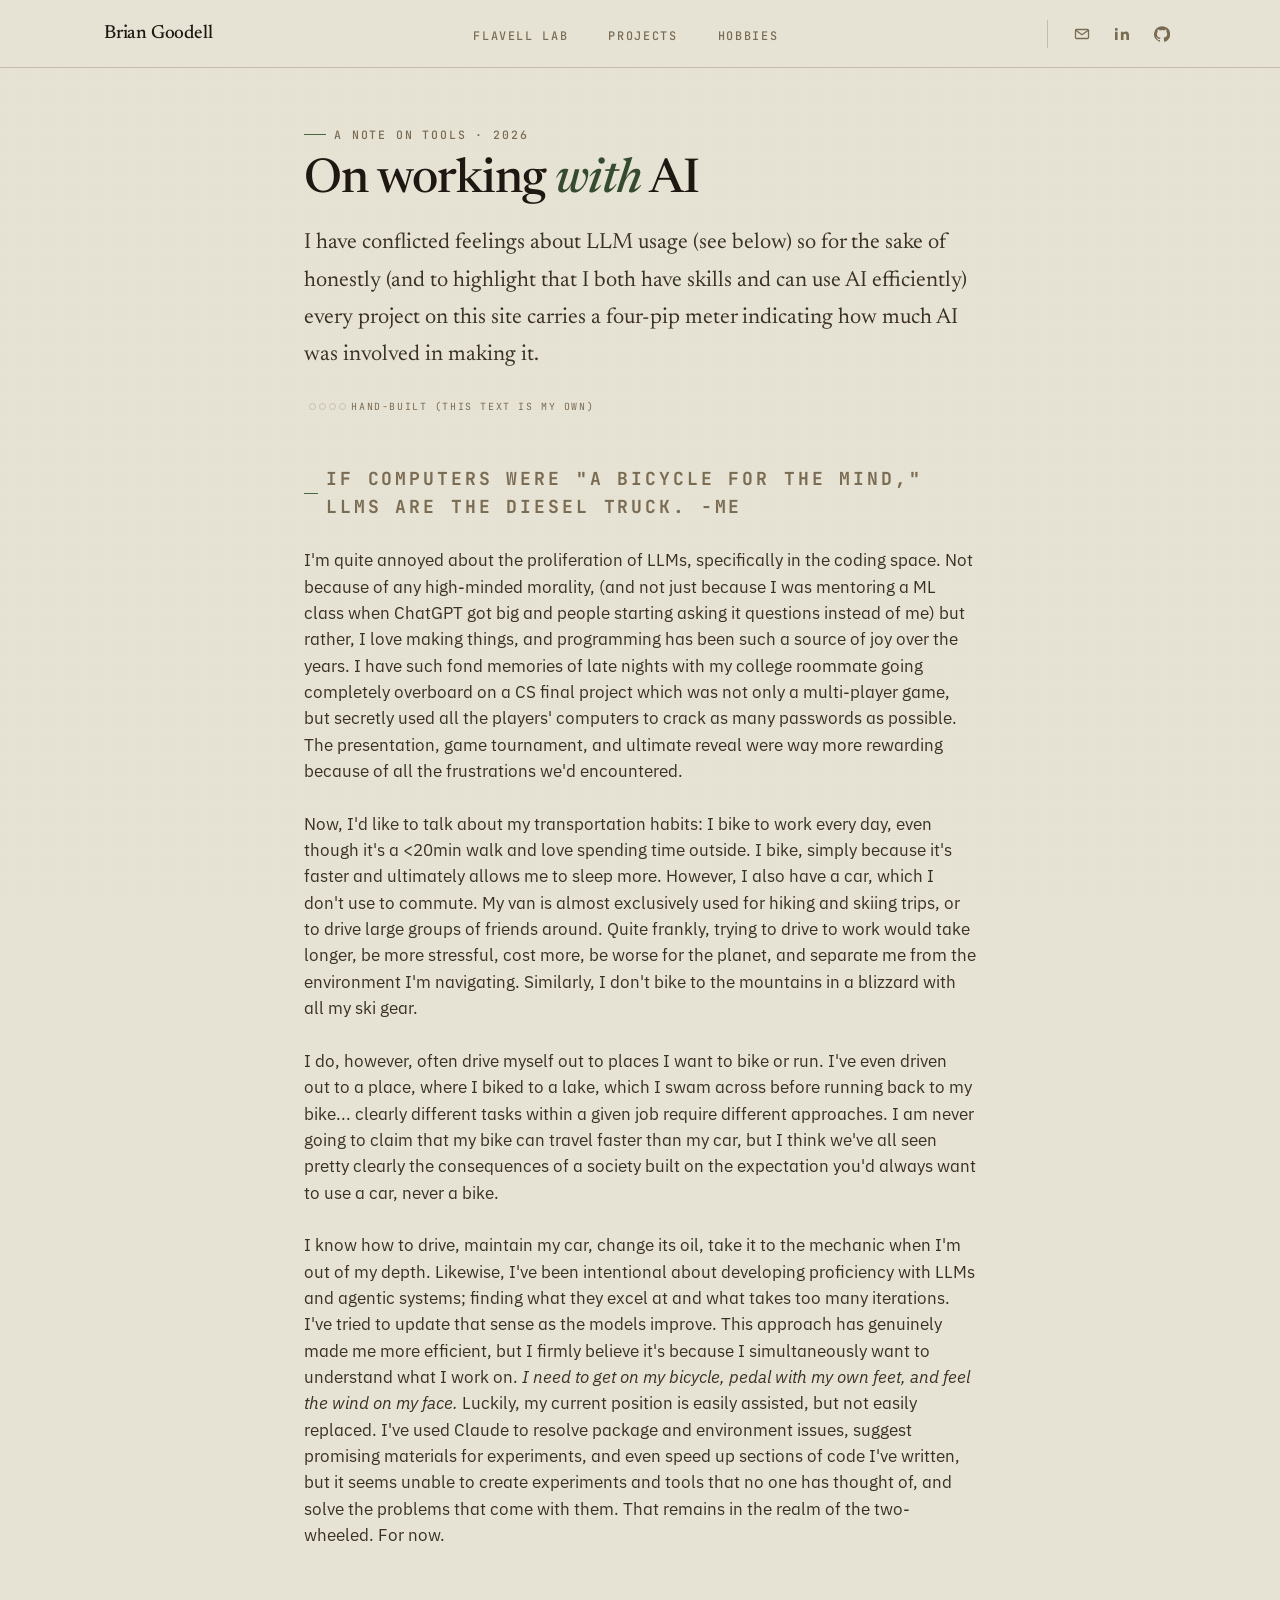
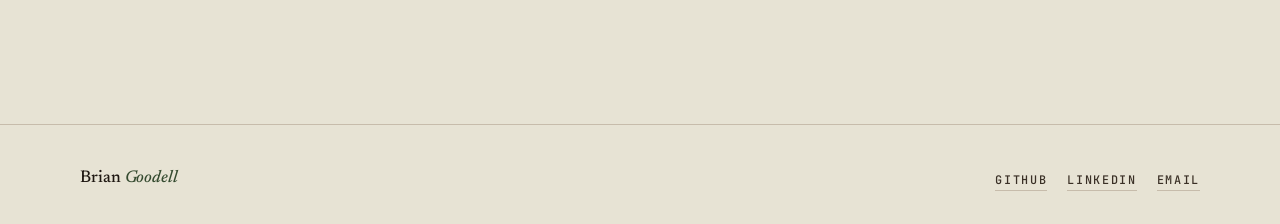
==== commit 186a8fab: "Improve Aesthetics and Add Images" ====
--- a/ai_philosophy.html
+++ b/ai_philosophy.html
@@ -92,12 +92,12 @@
 
       <section class="content-section" style="padding-left: 0; padding-right: 0; max-width: none;">
         <div class="kicker" style="font-weight: bolder; font-size: large;">
-            If computers were "a bicycle for the mind," LLMs are the diesel truck.
+            If computers were "a bicycle for the mind," LLMs are the diesel truck. -Me
         </div>
         <br />
         <br />
         <p>
-            I'm quite annoyed about the proliferation of LLMs, specifically in the coding space. Not because of any high-minded morality, (and not just because I was mentoring a ML class when it came out and people starting asking it questions instead of me) but rather, I love making things, and programming has been such a source of joy over the years. I have such fond memories of late nights with my college roommate going completely overboard on a CS final project which was not only a multi-player game, but secretly used all the players' computers to crack as many passwords as possible. The presentation, game tournament, and ultimate reveal were way more rewarding because of all the frustrations we'd encountered. 
+            I'm quite annoyed about the proliferation of LLMs, specifically in the coding space. Not because of any high-minded morality, (and not just because I was mentoring a ML class when ChatGPT got big and people starting asking it questions instead of me) but rather, I love making things, and programming has been such a source of joy over the years. I have such fond memories of late nights with my college roommate going completely overboard on a CS final project which was not only a multi-player game, but secretly used all the players' computers to crack as many passwords as possible. The presentation, game tournament, and ultimate reveal were way more rewarding because of all the frustrations we'd encountered. 
         </p>
         <br />
         <p>
--- a/css/style.css
+++ b/css/style.css
@@ -1,27 +1,27 @@
 /* ============================================================
    PERSONAL SITE — BRIAN GOODELL
    Editorial / research-notebook aesthetic. Warm paper, deep
-   ink, terracotta clay, olive moss. Newsreader serif + IBM
+   ink, forest fern, olive moss. Newsreader serif + IBM
    Plex Sans + JetBrains Mono for monospaced editorial labels.
    ============================================================ */
 
 :root {
   /* Palette ------------------------------------------------- */
-  --paper:        #ECE4D2;
-  --paper-2:      #E4DABF;
-  --paper-3:      #F4EEDE;
-  --surface:      #F1E9D6;
-  --rule:         #CBBE9F;
-  --rule-soft:    #D9CFB4;
+  --paper:        #E7E3D4;
+  --paper-2:      #DFDABD;
+  --paper-3:      #F0ECDE;
+  --surface:      #EDE9D8;
+  --rule:         #C7BCAB;
+  --rule-soft:    #D5CDB6;
 
   --ink:          #1F1812;
   --ink-2:        #3A3026;
   --ink-mute:     #7A6B53;
   --ink-faint:    #9B8E72;
 
-  --clay:         #B0532C;   /* terracotta */
-  --clay-deep:    #8A3E1F;
-  --clay-soft:    #D38861;
+  --fern:         #4A6741;   /* forest green */
+  --fern-deep:    #354B30;
+  --fern-soft:    #7D9E70;
 
   --moss:         #5E6B3C;   /* olive secondary */
   --moss-soft:    #8A9764;
@@ -29,7 +29,7 @@
   --paper-on-ink: #F1E7D2;
 
   /* Placeholder duotone fills */
-  --ph-clay:    #B0532C;
+  --ph-clay:    #4A6741;
   --ph-moss:    #5E6B3C;
   --ph-umber:   #7A4E2C;
   --ph-sand:    #BFA476;
@@ -38,9 +38,9 @@
   --ph-brown:   var(--ph-umber);
   --ph-sage:    var(--ph-moss);
   --ph-terra:   var(--ph-clay);
-  --color-accent: var(--clay);
-  --color-accent-hover: var(--clay-deep);
-  --color-accent-light: var(--clay-soft);
+  --color-accent: var(--fern);
+  --color-accent-hover: var(--fern-deep);
+  --color-accent-light: var(--fern-soft);
   --color-border: var(--rule);
   --color-bg-alt: var(--paper-2);
   --color-surface: var(--surface);
@@ -111,7 +111,10 @@
   -moz-osx-font-smoothing: grayscale;
   text-rendering: optimizeLegibility;
   overflow-x: clip;
-}
+  scrollbar-width: none;
+}
+
+::-webkit-scrollbar { display: none; }
 
 body {
   background: var(--paper);
@@ -134,7 +137,7 @@
   pointer-events: none;
   z-index: 0;
   background-image:
-    radial-gradient(rgba(58, 45, 28, 0.045) 1px, transparent 1px);
+    radial-gradient(rgba(45, 45, 30, 0.04) 1px, transparent 1px);
   background-size: 3px 3px;
   mix-blend-mode: multiply;
   opacity: 0.55;
@@ -146,22 +149,23 @@
 ul, ol { list-style: none; }
 
 a {
-  color: var(--clay-deep);
+  color: var(--fern);
+  font-weight: 500;
   text-decoration: none;
   text-underline-offset: 0.18em;
   text-decoration-thickness: 1px;
   transition: color var(--transition-fast);
 }
 
-a:hover { color: var(--clay); text-decoration: underline; }
+a:hover { color: var(--fern-deep); text-decoration: underline; }
 
 a:focus-visible {
-  outline: 2px solid var(--clay);
+  outline: 2px solid var(--fern);
   outline-offset: 3px;
   border-radius: 1px;
 }
 
-::selection { background: var(--clay-soft); color: var(--ink); }
+::selection { background: var(--fern-soft); color: var(--ink); }
 
 /* ============================================================
    TYPOGRAPHY
@@ -177,7 +181,7 @@
 }
 
 em { font-style: italic; }
-h1 em, h2 em, h3 em { font-style: italic; color: var(--clay-deep); }
+h1 em, h2 em, h3 em { font-style: italic; color: var(--fern-deep); }
 
 /* Editorial monospace kicker: tiny uppercase mono label.
    Use above headings for an "00.0 Section" feel. */
@@ -198,7 +202,7 @@
   display: inline-block;
   width: 22px;
   height: 1px;
-  background: var(--clay);
+  background: var(--fern);
 }
 
 .kicker--no-rule::before { display: none; }
@@ -347,7 +351,7 @@
   color: var(--paper-on-ink);
   border-color: var(--ink);
 }
-.btn--primary:hover { background: var(--clay-deep); border-color: var(--clay-deep); color: #fff; }
+.btn--primary:hover { background: var(--fern-deep); border-color: var(--fern-deep); color: #fff; }
 
 .btn--outline {
   background: transparent;
@@ -413,13 +417,13 @@
 
 .site-nav__brand > span { white-space: nowrap; }
 
-.site-nav__brand:hover { color: var(--clay-deep); text-decoration: none; }
+.site-nav__brand:hover { color: var(--fern-deep); text-decoration: none; }
 
 .site-nav__brand-mark {
   display: inline-block;
   width: 10px;
   height: 10px;
-  background: var(--clay);
+  background: var(--fern);
   border-radius: 50%;
   transform: translateY(-1px);
 }
@@ -468,7 +472,7 @@
   left: 0; right: 0;
   bottom: -2px;
   height: 2px;
-  background: var(--clay);
+  background: var(--fern);
 }
 
 /* Social icons — sit in the nav, after the page links */
@@ -499,13 +503,13 @@
 }
 
 .social-icon:hover {
-  color: var(--clay-deep);
+  color: var(--fern-deep);
   background: var(--paper-3);
   text-decoration: none;
 }
 
 .social-icon:focus-visible {
-  outline: 2px solid var(--clay);
+  outline: 2px solid var(--fern);
   outline-offset: 2px;
 }
 
@@ -565,7 +569,7 @@
 
 .site-footer__brand em {
   font-style: italic;
-  color: var(--clay-deep);
+  color: var(--fern-deep);
   font-weight: 500;
 }
 
@@ -602,7 +606,7 @@
   transition: color var(--transition-fast), border-color var(--transition-fast);
 }
 
-.footer-link:hover { color: var(--clay-deep); border-color: var(--clay); text-decoration: none; }
+.footer-link:hover { color: var(--fern-deep); border-color: var(--fern); text-decoration: none; }
 
 @media (max-width: 640px) {
   .site-footer__inner { flex-direction: column; align-items: flex-start; gap: var(--space-3); }
@@ -629,7 +633,7 @@
   margin: 0 auto;
   padding: var(--space-10) var(--space-6) var(--space-6);
   display: grid;
-  grid-template-columns: 1fr 180px;
+  grid-template-columns: 3fr 2fr;
   gap: var(--space-10);
   align-items: center;
 }
@@ -674,7 +678,7 @@
 .home-hero__name em {
   font-style: italic;
   font-weight: 400;
-  color: var(--clay-deep);
+  color: var(--fern-deep);
 }
 
 .home-hero__role {
@@ -694,12 +698,26 @@
 
 .home-hero__photo-wrap {
   width: 100%;
-  aspect-ratio: 4 / 5;
+  /* aspect-ratio: 4 / 5; */
   overflow: hidden;
-  border-radius: var(--radius-sm);
+  border-radius: 2px;
   position: relative;
   background: var(--paper-2);
-  border: 1px solid var(--rule);
+  border: 4px solid rgba(255, 255, 255, 0.55);
+  box-shadow:
+    0 1px 3px rgba(31, 24, 18, 0.08),
+    0 6px 20px rgba(31, 24, 18, 0.13);
+}
+
+/* Soft inset vignette — darkens edges slightly, adds depth without fading */
+.home-hero__photo-wrap::after {
+  content: '';
+  position: absolute;
+  inset: 0;
+  box-shadow: inset 0 0 28px rgba(31, 24, 18, 0.18);
+  border-radius: 2px;
+  pointer-events: none;
+  z-index: 1;
 }
 
 .home-hero__photo-wrap .ph-image {
@@ -709,7 +727,12 @@
   inset: 0;
 }
 
-.home-hero__photo { width: 100%; height: 100%; object-fit: cover; object-position: 75% 20%; }
+.home-hero__photo {
+  width: 100%;
+  height: 100%;
+  object-fit: cover;
+  object-position: 75% 20%;
+}
 
 .home-bio {
   padding-top: 0;
@@ -764,8 +787,8 @@
   background: linear-gradient(90deg, var(--paper-3), transparent 60%);
 }
 
-.link-card:hover .link-card__arrow { transform: translate(4px, -4px); color: var(--clay-deep); }
-.link-card:hover .link-card__title { color: var(--clay-deep); }
+.link-card:hover .link-card__arrow { transform: translate(4px, -4px); color: var(--fern-deep); }
+.link-card:hover .link-card__title { color: var(--fern-deep); }
 
 .link-card__title {
   font-family: var(--font-serif);
@@ -980,7 +1003,7 @@
   content: "→";
   position: absolute;
   left: 0;
-  color: var(--clay);
+  color: var(--fern);
   font-family: var(--font-mono);
 }
 
@@ -1031,8 +1054,8 @@
 }
 
 .filter-btn--active:hover {
-  background: var(--clay-deep);
-  border-color: var(--clay-deep);
+  background: var(--fern-deep);
+  border-color: var(--fern-deep);
   color: var(--paper-on-ink);
 }
 
@@ -1085,6 +1108,13 @@
 .project-card:has(.ai-meter.is-open),
 .project-card:has(.ai-meter:focus-visible) { z-index: 80; }
 
+/* Boost the active meter above the action buttons (both z-index:2, later DOM order wins) */
+.project-card .ai-meter:hover,
+.project-card .ai-meter:focus-visible,
+.project-card .ai-meter.is-open {
+  z-index: 10;
+}
+
 .lab-project { z-index: 1; }
 .lab-project:has(.ai-meter:hover),
 .lab-project:has(.ai-meter.is-open),
@@ -1176,7 +1206,7 @@
   background: var(--ink-faint);
 }
 
-.project-badge--work::before  { background: var(--clay); }
+.project-badge--work::before  { background: var(--fern); }
 .project-badge--class::before { background: var(--moss); }
 .project-badge--solo::before  { background: var(--ph-sand); }
 .project-badge--maker::before { background: var(--ph-umber); }
@@ -1197,7 +1227,7 @@
    popover with the full scale and a link to the philosophy page.
    ============================================================ */
 .ai-meter {
-  --pip-on:  var(--clay);
+  --pip-on:  var(--fern);
   --pip-off: var(--rule);
   position: relative;
   display: inline-flex;
@@ -1208,14 +1238,29 @@
   letter-spacing: 0.16em;
   text-transform: uppercase;
   color: var(--ink-mute);
-  padding: 0.25em 0;
+  padding: 0.45em 0.55em;
   cursor: help;
   border: 0;
   background: transparent;
 }
 
+/* Bridge the gap between the button and the popover so the cursor doesn't
+   leave the hover area while moving toward the popup. */
+.ai-meter::before {
+  content: '';
+  position: absolute;
+  top: 100%;
+  left: -8px;
+  right: -8px;
+  height: 14px;
+}
+.ai-meter--up::before {
+  top: auto;
+  bottom: 100%;
+}
+
 .ai-meter:focus { outline: none; }
-.ai-meter:focus-visible .ai-meter__pips i { box-shadow: 0 0 0 2px var(--clay-soft); }
+.ai-meter:focus-visible .ai-meter__pips i { box-shadow: 0 0 0 2px var(--fern-soft); }
 
 .ai-meter__pips {
   display: inline-flex;
@@ -1256,7 +1301,7 @@
   top: calc(100% + 10px);
   left: 0;
   z-index: 100;
-  width: 290px;
+  width: 310px;
   max-width: calc(100vw - 32px);
   padding: var(--space-3) var(--space-4);
   background: var(--paper-3);
@@ -1342,7 +1387,7 @@
 
 .ai-meter__level[data-current="true"] {
   background: var(--paper-2);
-  border-left-color: var(--clay);
+  border-left-color: var(--fern);
 }
 
 .ai-meter__level[data-current="true"] .ai-meter__level-name { color: var(--ink); }
@@ -1361,8 +1406,8 @@
 }
 
 .ai-meter__level-pips i.on {
-  background: var(--clay);
-  border-color: var(--clay);
+  background: var(--fern);
+  border-color: var(--fern);
 }
 
 .ai-meter__level[data-current="false"] .ai-meter__level-pips i.on {
@@ -1404,7 +1449,7 @@
   font-size: 0.66rem;
   letter-spacing: 0.16em;
   text-transform: uppercase;
-  color: var(--clay-deep);
+  color: var(--fern-deep);
   border-top: 1px solid var(--rule);
   padding-top: var(--space-2);
   margin-top: 2px;
@@ -1413,7 +1458,7 @@
 }
 
 .ai-meter__pop-link:hover {
-  color: var(--clay);
+  color: var(--fern);
   text-decoration: none;
 }
 
@@ -1470,8 +1515,8 @@
 }
 
 .ai-scale-row__pips i.on {
-  background: var(--clay);
-  border-color: var(--clay);
+  background: var(--fern);
+  border-color: var(--fern);
 }
 
 .ai-scale-row__num {
@@ -1577,7 +1622,7 @@
   float: left;
   line-height: 0.92;
   margin: 0.08em 0.12em 0 -0.04em;
-  color: var(--clay-deep);
+  color: var(--fern-deep);
   font-weight: 500;
 }
 
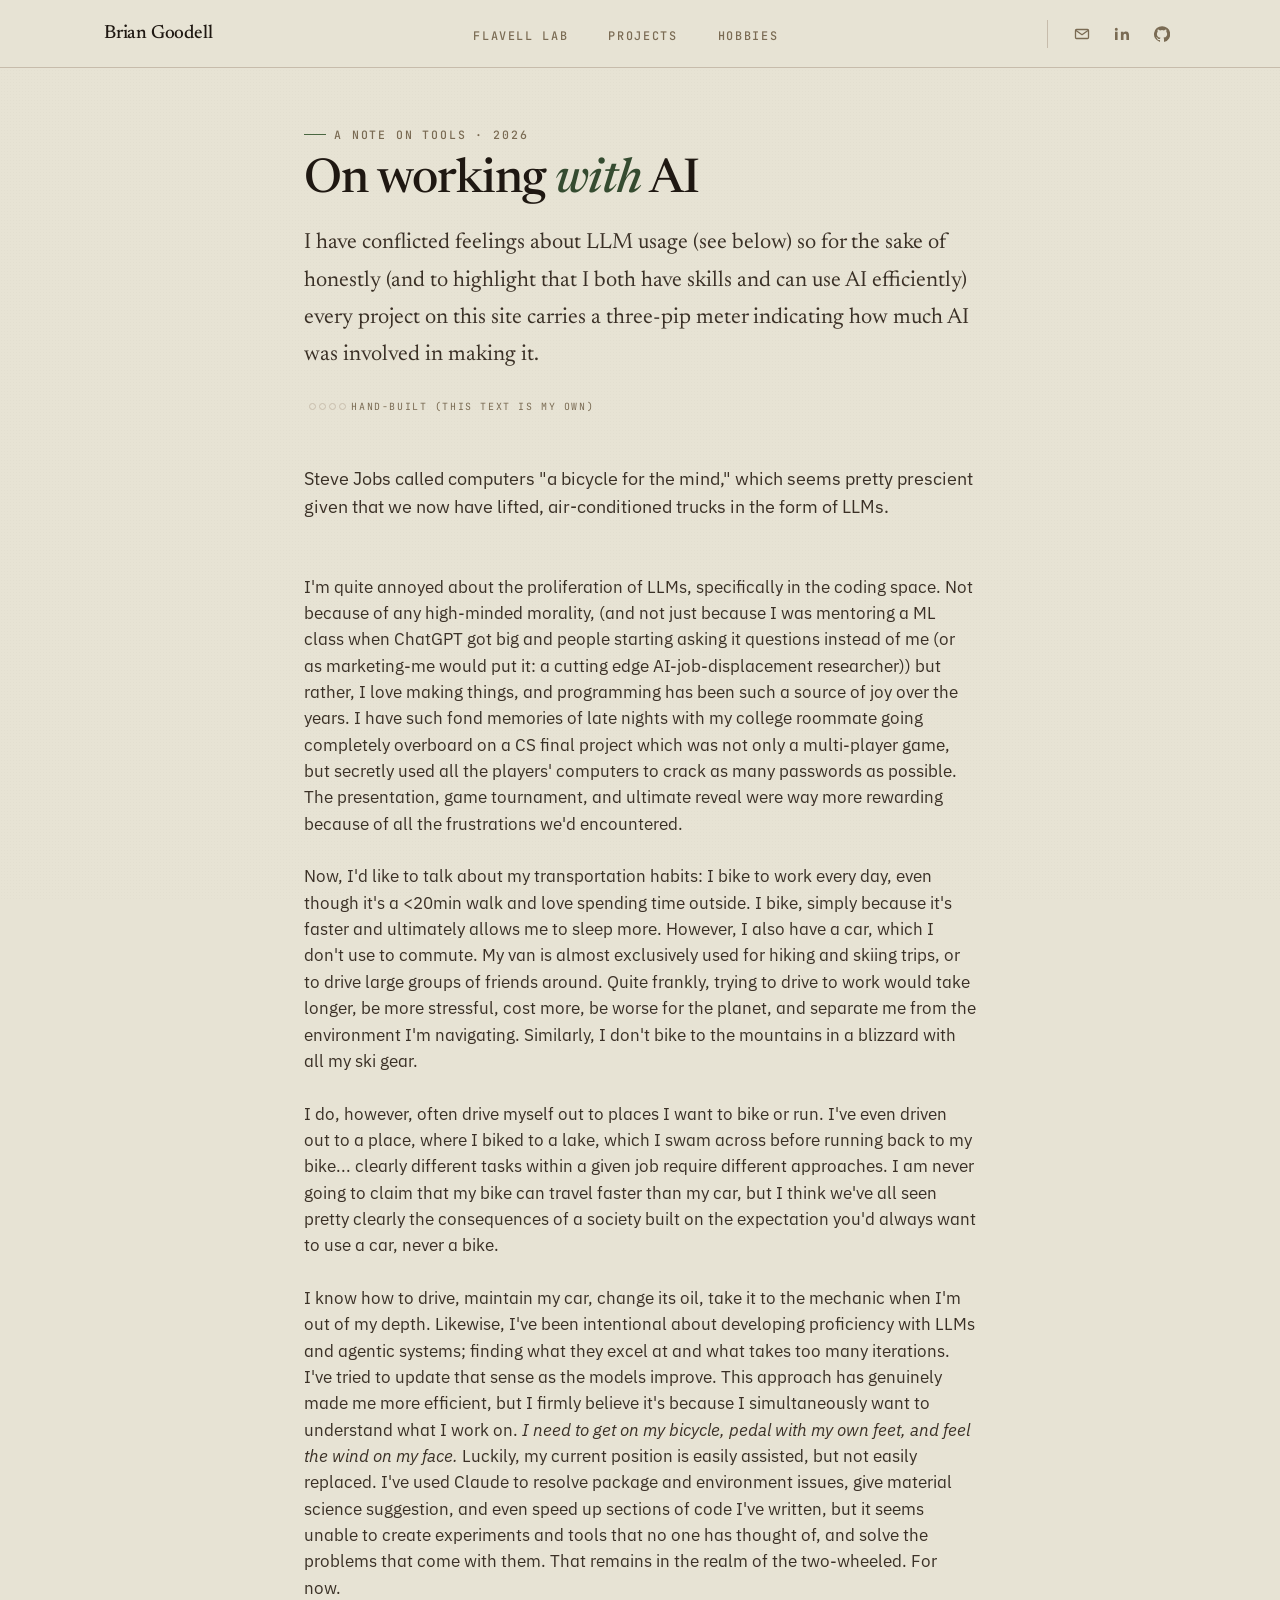
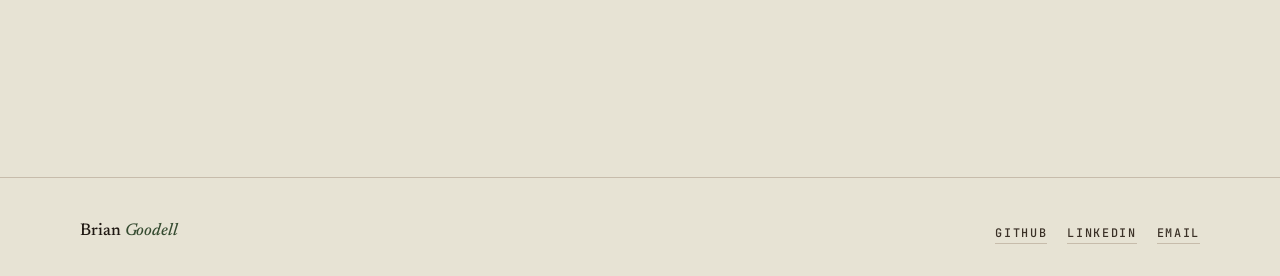
==== commit b112ab26: "Update Text and Pips on Site" ====
--- a/ai_philosophy.html
+++ b/ai_philosophy.html
@@ -9,14 +9,15 @@
   <link rel="preconnect" href="https://fonts.gstatic.com" crossorigin>
   <link href="https://fonts.googleapis.com/css2?family=Newsreader:ital,opsz,wght@0,6..72,400;0,6..72,500;0,6..72,600;1,6..72,400;1,6..72,500&family=IBM+Plex+Sans:wght@300;400;500;600&family=JetBrains+Mono:wght@400;500;600&display=swap" rel="stylesheet">
   <link rel="stylesheet" href="css/style.css">
+  <link rel="icon" type="image/x-icon" href="images/BG_favicon.png">
 </head>
 <body data-page-id="ai">
 
   <nav class="site-nav" role="navigation" aria-label="Main navigation">
     <div class="site-nav__inner">
-      <a href="index.html" class="site-nav__brand"><span>Brian Goodell</span></a>
+      <a href="index.html" class="site-nav__brand"><span class="nav-full">Brian Goodell</span><span class="nav-short">Brian</span></a>
       <ul class="site-nav__links" role="list">
-        <li><a href="flavell-lab.html" class="nav__link">Flavell Lab</a></li>
+        <li><a href="flavell-lab.html" class="nav__link"><span class="nav-full">Flavell Lab</span><span class="nav-short">Flavell</span></a></li>
         <li><a href="projects.html"    class="nav__link">Projects</a></li>
         <li><a href="hobbies.html"     class="nav__link">Hobbies</a></li>
       </ul>
@@ -27,7 +28,7 @@
               <path d="M2 4.5l6 4.2 6-4.2" stroke-linecap="round"/>
             </svg>
           </a>
-          <a href="https://www.linkedin.com/in/briandalegoodell" target="_blank" rel="noopener" class="social-icon" aria-label="LinkedIn" data-track-click="true" role="listitem">
+          <a href="https://www.linkedin.com/in/brian-goodell" target="_blank" rel="noopener" class="social-icon" aria-label="LinkedIn" data-track-click="true" role="listitem">
             <svg viewBox="0 0 16 16" fill="currentColor" aria-hidden="true">
               <path d="M3.6 5.7H1V14h2.6V5.7Zm.2-2.4a1.5 1.5 0 1 1-3 0 1.5 1.5 0 0 1 3 0ZM15 14h-2.6V9.9c0-1-.02-2.2-1.35-2.2-1.35 0-1.55 1.05-1.55 2.13V14H6.9V5.7h2.5v1.13h.04c.35-.66 1.2-1.35 2.46-1.35 2.63 0 3.12 1.73 3.12 3.97V14Z"/>
             </svg>
@@ -48,7 +49,7 @@
       <h1 class="page-title">On working <em>with</em> AI</h1>
       <p class="page-intro">
         I have conflicted feelings about LLM usage (see below) so for the sake of honestly (and to highlight 
-        that I both have skills and can use AI efficiently) every project on this site carries a four-pip 
+        that I both have skills and can use AI efficiently) every project on this site carries a three-pip 
         meter indicating how much AI was involved in making it.
       </p>
     </header>
@@ -91,13 +92,14 @@
       </button>
 
       <section class="content-section" style="padding-left: 0; padding-right: 0; max-width: none;">
-        <div class="kicker" style="font-weight: bolder; font-size: large;">
-            If computers were "a bicycle for the mind," LLMs are the diesel truck. -Me
+        <div style="font-size: large;">
+            Steve Jobs called computers "a bicycle for the mind," which seems pretty prescient
+            given that we now have lifted, air-conditioned trucks in the form of LLMs.
         </div>
         <br />
         <br />
         <p>
-            I'm quite annoyed about the proliferation of LLMs, specifically in the coding space. Not because of any high-minded morality, (and not just because I was mentoring a ML class when ChatGPT got big and people starting asking it questions instead of me) but rather, I love making things, and programming has been such a source of joy over the years. I have such fond memories of late nights with my college roommate going completely overboard on a CS final project which was not only a multi-player game, but secretly used all the players' computers to crack as many passwords as possible. The presentation, game tournament, and ultimate reveal were way more rewarding because of all the frustrations we'd encountered. 
+            I'm quite annoyed about the proliferation of LLMs, specifically in the coding space. Not because of any high-minded morality, (and not just because I was mentoring a ML class when ChatGPT got big and people starting asking it questions instead of me (or as marketing-me would put it: a cutting edge AI-job-displacement researcher)) but rather, I love making things, and programming has been such a source of joy over the years. I have such fond memories of late nights with my college roommate going completely overboard on a CS final project which was not only a multi-player game, but secretly used all the players' computers to crack as many passwords as possible. The presentation, game tournament, and ultimate reveal were way more rewarding because of all the frustrations we'd encountered. 
         </p>
         <br />
         <p>
@@ -109,7 +111,7 @@
         </p>
         <br />
         <p>
-            I know how to drive, maintain my car, change its oil, take it to the mechanic when I'm out of my depth. Likewise, I've been intentional about developing proficiency with LLMs and agentic systems; finding what they excel at and what takes too many iterations. I've tried to update that sense as the models improve. This approach has genuinely made me more efficient, but I firmly believe it's because I simultaneously want to understand what I work on. <i>I need to get on my bicycle, pedal with my own feet, and feel the wind on my face.</i> Luckily, my current position is easily assisted, but not easily replaced. I've used Claude to resolve package and environment issues, suggest promising materials for experiments, and even speed up sections of code I've written, but it seems unable to create experiments and tools that no one has thought of, and solve the problems that come with them. That remains in the realm of the two-wheeled. For now.
+            I know how to drive, maintain my car, change its oil, take it to the mechanic when I'm out of my depth. Likewise, I've been intentional about developing proficiency with LLMs and agentic systems; finding what they excel at and what takes too many iterations. I've tried to update that sense as the models improve. This approach has genuinely made me more efficient, but I firmly believe it's because I simultaneously want to understand what I work on. <i>I need to get on my bicycle, pedal with my own feet, and feel the wind on my face.</i> Luckily, my current position is easily assisted, but not easily replaced. I've used Claude to resolve package and environment issues, give material science suggestion, and even speed up sections of code I've written, but it seems unable to create experiments and tools that no one has thought of, and solve the problems that come with them. That remains in the realm of the two-wheeled. For now.
         </p>
         <!-- <p class="home-bio__para" style="margin-top: var(--space-4);">
           I label these because the honest answer to &ldquo;did you use AI for this?&rdquo; is rarely
@@ -134,7 +136,7 @@
       </p>
       <ul class="site-footer__links" role="list">
         <li><a href="https://github.com/briangoodell" class="footer-link" target="_blank" rel="noopener" data-track-click="true">GitHub</a></li>
-        <li><a href="https://www.linkedin.com/in/briandalegoodell" class="footer-link" target="_blank" rel="noopener" data-track-click="true">LinkedIn</a></li>
+        <li><a href="https://www.linkedin.com/in/brian-goodell" class="footer-link" target="_blank" rel="noopener" data-track-click="true">LinkedIn</a></li>
         <li><a href="mailto:briandalegoodell@gmail.com" class="footer-link" data-track-click="true">Email</a></li>
       </ul>
     </div>
--- a/css/style.css
+++ b/css/style.css
@@ -523,6 +523,12 @@
   .social-icon svg { width: 14px; height: 14px; }
 }
 
+.nav-short { display: none; }
+@media (max-width: 540px) {
+  .nav-full  { display: none; }
+  .nav-short { display: inline; }
+}
+
 /* ============================================================
    FOOTER
    ============================================================ */
@@ -816,6 +822,47 @@
   transition: transform var(--transition-fast), color var(--transition-fast);
 }
 
+.link-card__title-link {
+  display: contents;
+}
+
+.link-card__sublinks {
+  grid-column: 2 / -1;
+  display: flex;
+  flex-wrap: wrap;
+  gap: var(--space-2);
+  padding-bottom: var(--space-1);
+}
+
+.link-card__sublink {
+  display: inline-flex;
+  align-items: center;
+  gap: 0.25em;
+  padding: 0.2em 0.7em;
+  font-family: var(--font-sans);
+  font-size: var(--text-xs);
+  font-weight: 500;
+  letter-spacing: 0.03em;
+  color: var(--fern-deep);
+  border: 1px solid currentColor;
+  border-radius: 999px;
+  text-decoration: none;
+  transition: background var(--transition-fast), color var(--transition-fast), border-color var(--transition-fast);
+}
+
+.link-card__sublink::after {
+  content: '↗';
+  font-size: 0.85em;
+  opacity: 0.7;
+}
+
+.link-card__sublink:hover {
+  background: var(--fern-deep);
+  color: white;
+  border-color: var(--fern-deep);
+  text-decoration: none;
+}
+
 @media (max-width: 600px) {
   .link-card {
     grid-template-columns: 2em 1fr auto;
@@ -824,6 +871,7 @@
   }
   .link-card__title { font-size: var(--text-xl); }
   .link-card__desc  { grid-column: 1 / -1; }
+  .link-card__sublinks { grid-column: 1 / -1; }
 }
 
 /* ============================================================
@@ -1084,6 +1132,23 @@
 .project-card:focus-within { z-index: 60; }
 .project-card:hover { transform: translateY(-2px); }
 .project-card[data-hidden="true"] { display: none; }
+
+@keyframes card-highlight {
+  0%, 25% {
+    outline: 2px solid var(--fern);
+    outline-offset: 4px;
+    background-color: rgba(74, 103, 65, 0.05);
+  }
+  100% {
+    outline: 2px solid transparent;
+    outline-offset: 4px;
+    background-color: transparent;
+  }
+}
+
+.project-card--highlight {
+  animation: card-highlight 2.4s ease-out forwards;
+}
 
 /* Stretched link — makes the whole card clickable */
 .project-card__primary-link::after {
@@ -1661,6 +1726,94 @@
 }
 
 /* ============================================================
+   VIDEO PLAYER
+   ============================================================ */
+.video-player {
+  position: relative;
+  width: 100%;
+  border-radius: var(--radius-sm);
+  overflow: hidden;
+  cursor: pointer;
+  background: var(--paper-2);
+  margin-top: var(--space-3);
+  border: 1px solid var(--rule);
+  outline: none;
+  display: flex;
+  justify-content: center;
+}
+
+.video-player:focus-visible {
+  outline: 2px solid var(--fern);
+  outline-offset: 3px;
+}
+
+.video-player__video {
+  display: block;
+  width: auto;
+  max-width: 100%;
+  max-height: 80vh;
+  vertical-align: bottom;
+}
+
+.video-player__overlay {
+  position: absolute;
+  inset: 0;
+  display: flex;
+  align-items: center;
+  justify-content: center;
+  background: rgba(31, 24, 18, 0.28);
+  transition:
+    background var(--transition-base),
+    opacity var(--transition-base);
+}
+
+.video-player.is-playing .video-player__overlay {
+  background: transparent;
+  opacity: 0;
+}
+
+.video-player.is-playing:hover .video-player__overlay {
+  background: rgba(31, 24, 18, 0.18);
+  opacity: 1;
+}
+
+.video-player__btn {
+  position: relative;
+  width: 54px;
+  height: 54px;
+  border-radius: 50%;
+  background: var(--paper-on-ink);
+  color: var(--fern-deep);
+  display: flex;
+  align-items: center;
+  justify-content: center;
+  box-shadow:
+    0 2px 10px rgba(31, 24, 18, 0.4),
+    0 0 0 5px rgba(241, 231, 210, 0.18);
+  transition:
+    transform var(--transition-fast),
+    background var(--transition-fast);
+}
+
+.video-player:hover .video-player__btn {
+  transform: scale(1.09);
+  background: var(--paper);
+}
+
+.vp-icon {
+  width: 24px;
+  height: 24px;
+  position: absolute;
+  transition: opacity var(--transition-fast);
+}
+
+.vp-icon--play  { opacity: 1; margin-left: 3px; }
+.vp-icon--pause { opacity: 0; }
+
+.video-player.is-playing         .vp-icon--play  { opacity: 0; }
+.video-player.is-playing:hover   .vp-icon--pause { opacity: 1; }
+
+/* ============================================================
    PRINT
    ============================================================ */
 @media print {
